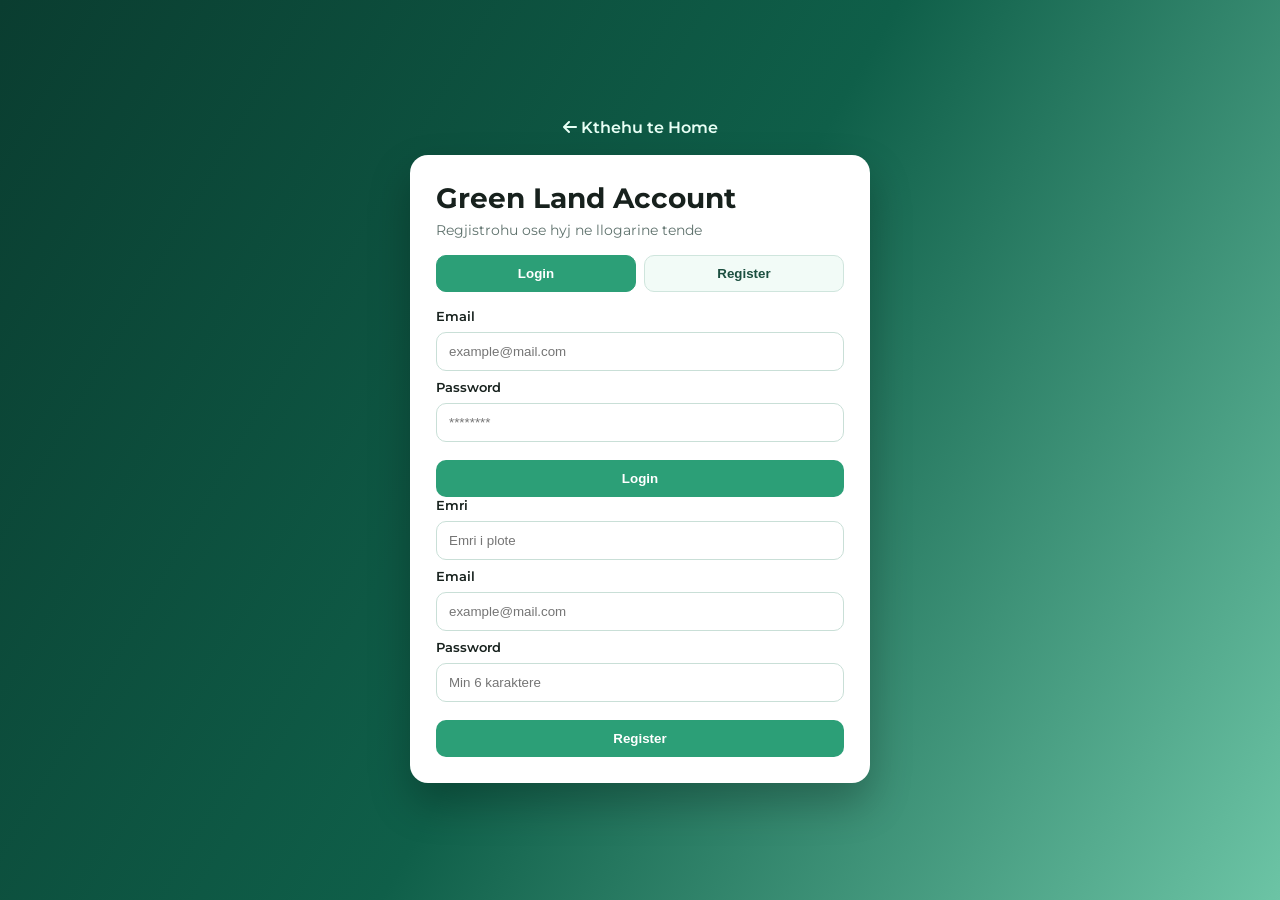
==== auth.html @ 9f4d3547 "provimi perfundimtar" ====
<!doctype html>
<html lang="sq">
  <head>
    <meta charset="UTF-8" />
    <meta name="viewport" content="width=device-width, initial-scale=1.0" />
    <title>Auth | Green Land</title>
    <link rel="preconnect" href="https://fonts.googleapis.com" />
    <link rel="preconnect" href="https://fonts.gstatic.com" crossorigin />
    <link
      href="https://fonts.googleapis.com/css2?family=Montserrat:wght@400;500;600;700&display=swap"
      rel="stylesheet"
    />
    <link
      rel="stylesheet"
      href="https://cdnjs.cloudflare.com/ajax/libs/font-awesome/6.5.0/css/all.min.css"
    />
    <link rel="stylesheet" href="css/auth.css" />
    <script src="js/auth.js" defer></script>
  </head>
  <body>
    <main class="auth-page">
      <a href="index.html" class="back-link"
        ><i class="fa-solid fa-arrow-left"></i> Kthehu te Home</a
      >

      <section class="auth-card">
        <h1>Green Land Account</h1>
        <p class="subtitle">Regjistrohu ose hyj ne llogarine tende</p>

        <div class="auth-tabs">
          <button id="show-login" class="auth-tab active" type="button">
            Login
          </button>
          <button id="show-register" class="auth-tab" type="button">
            Register
          </button>
        </div>

        <form id="login-form" class="auth-form">
          <label for="login-email">Email</label>
          <input
            id="login-email"
            type="email"
            required
            placeholder="example@mail.com"
          />

          <label for="login-password">Password</label>
          <input
            id="login-password"
            type="password"
            required
            placeholder="********"
          />

          <button type="submit" class="auth-submit">Login</button>
        </form>

        <form id="register-form" class="auth-form" hidden>
          <label for="register-name">Emri</label>
          <input
            id="register-name"
            type="text"
            required
            placeholder="Emri i plote"
          />

          <label for="register-email">Email</label>
          <input
            id="register-email"
            type="email"
            required
            placeholder="example@mail.com"
          />

          <label for="register-password">Password</label>
          <input
            id="register-password"
            type="password"
            required
            placeholder="Min 6 karaktere"
          />

          <button type="submit" class="auth-submit">Register</button>
        </form>

        <div id="logged-view" class="logged-view" hidden>
          <p id="welcome-text"></p>
          <div class="logged-actions">
            <a href="index.html" class="go-home">Vazhdo Shopping</a>
            <button id="logout-btn" type="button" class="auth-logout">
              Logout
            </button>
          </div>
        </div>

        <p id="auth-message" class="auth-message" hidden></p>
      </section>
    </main>
  </body>
</html>
---- css/auth.css ----
* {
  margin: 0;
  padding: 0;
  box-sizing: border-box;
}

body {
  font-family: "Montserrat", sans-serif;
  min-height: 100vh;
  background: linear-gradient(120deg, #0a3d30 0%, #0f5f49 50%, #6cc4a5 100%);
  color: #17211d;
}

.auth-page {
  min-height: 100vh;
  display: flex;
  flex-direction: column;
  justify-content: center;
  align-items: center;
  padding: 24px;
  gap: 18px;
}

.back-link {
  color: #e8fff5;
  text-decoration: none;
  font-weight: 600;
}

.auth-card {
  width: 100%;
  max-width: 460px;
  background: #ffffff;
  border-radius: 18px;
  box-shadow: 0 20px 40px rgba(0, 0, 0, 0.25);
  padding: 26px;
}

.auth-card h1 {
  font-size: 28px;
  margin-bottom: 6px;
}

.subtitle {
  font-size: 14px;
  color: #5f726d;
  margin-bottom: 16px;
}

.auth-tabs {
  display: grid;
  grid-template-columns: 1fr 1fr;
  gap: 8px;
  margin-bottom: 16px;
}

.auth-tab {
  border: 1px solid #cfe5dd;
  background: #f2fbf7;
  color: #1c4f40;
  border-radius: 10px;
  padding: 10px;
  cursor: pointer;
  font-weight: 600;
}

.auth-tab.active {
  background: #2c9f77;
  border-color: #2c9f77;
  color: #fff;
}

.auth-form {
  display: flex;
  flex-direction: column;
  gap: 8px;
}

.auth-form label {
  font-size: 13px;
  font-weight: 600;
}

.auth-form input {
  width: 100%;
  border: 1px solid #c9dfd7;
  border-radius: 10px;
  padding: 11px 12px;
  outline: none;
}

.auth-submit,
.auth-logout,
.go-home {
  margin-top: 10px;
  border: none;
  border-radius: 10px;
  padding: 11px 14px;
  font-weight: 700;
  cursor: pointer;
  text-align: center;
  text-decoration: none;
}

.auth-submit {
  background: #2c9f77;
  color: #fff;
}

.logged-view {
  border: 1px solid #c9dfd7;
  border-radius: 12px;
  background: #f5fcf9;
  padding: 14px;
}

#welcome-text {
  font-weight: 700;
  color: #19483b;
  margin-bottom: 10px;
}

.logged-actions {
  display: flex;
  gap: 8px;
}

.go-home {
  background: #0f5f49;
  color: #fff;
  flex: 1;
}

.auth-logout {
  background: #e8f5f0;
  color: #1f5f4c;
}

.auth-message {
  margin-top: 12px;
  padding: 10px;
  border-radius: 10px;
  font-size: 13px;
}

.auth-message.success {
  background: #e8f9f1;
  color: #1f6a4f;
}

.auth-message.error {
  background: #ffecec;
  color: #9e2f2f;
}
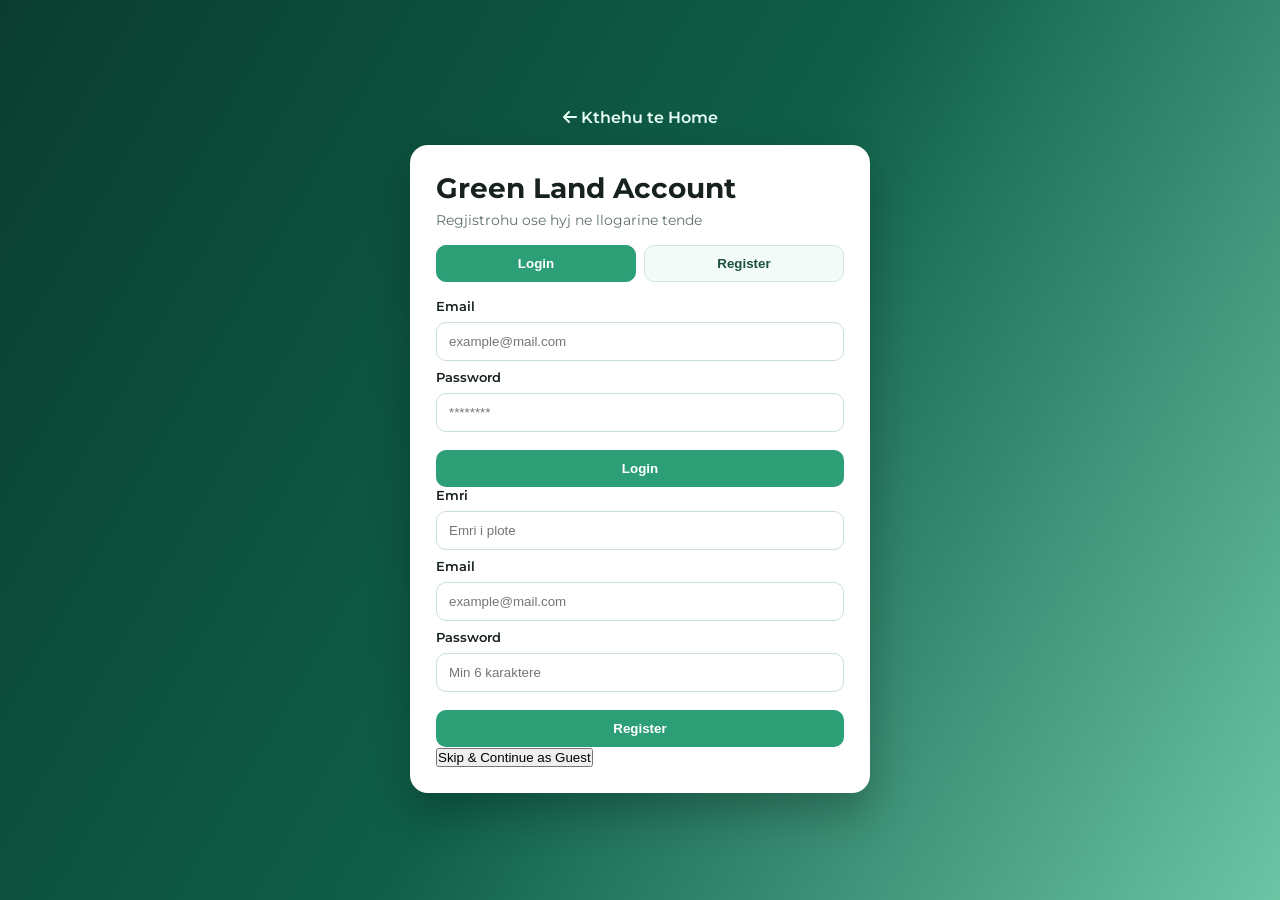
==== commit 4f1bb99c: "Add 'Skip & Continue as Guest' button to auth.html and logic in auth.js" ====
--- a/auth.html
+++ b/auth.html
@@ -94,6 +94,10 @@
           </div>
         </div>
 
+        <button id="skip-guest" type="button" class="skip-guest">
+          Skip & Continue as Guest
+        </button>
+
         <p id="auth-message" class="auth-message" hidden></p>
       </section>
     </main>
